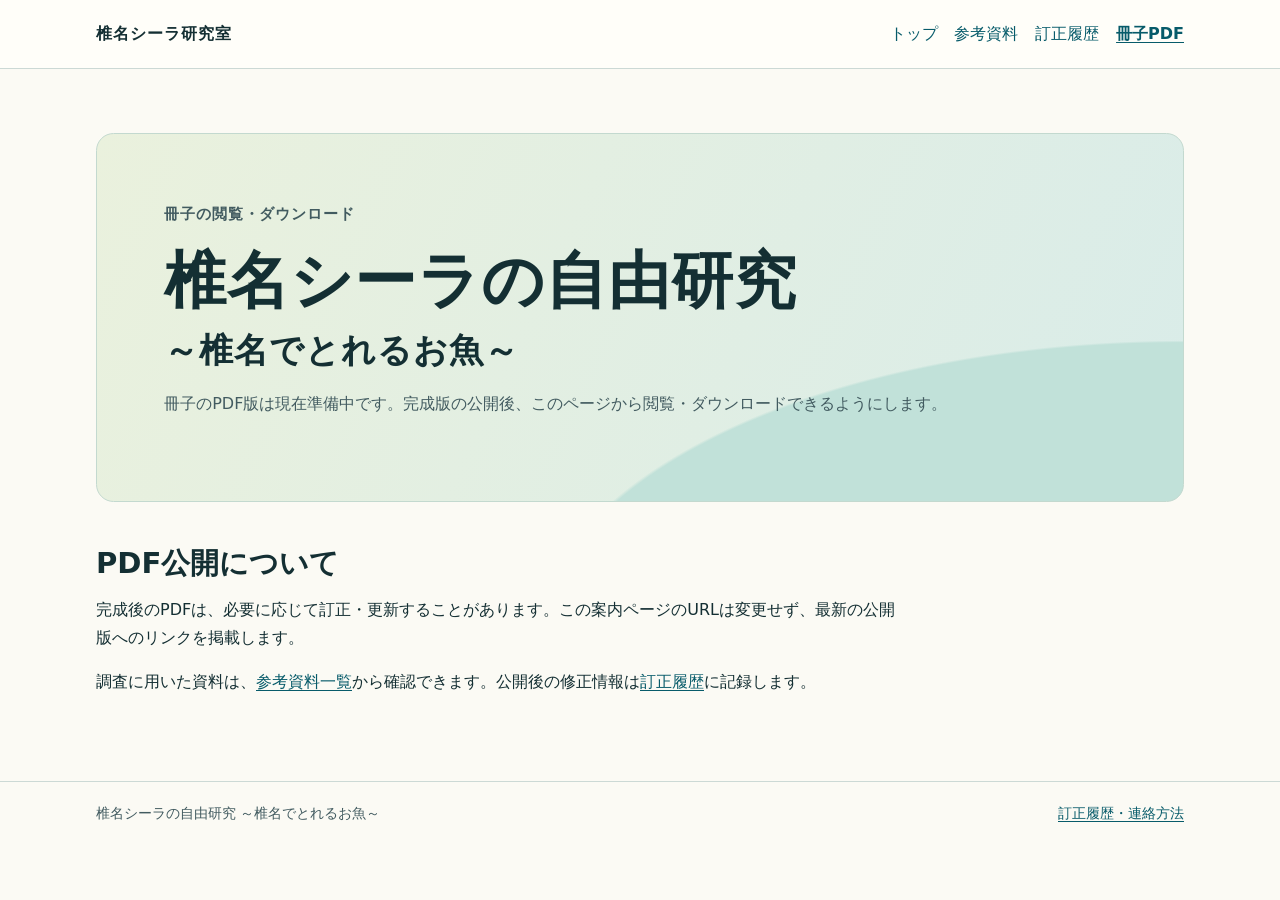
==== book/index.html @ c9c0659f "Add stable book PDF landing page (coming soon)" ====
<!doctype html>
<html lang="ja">
<head>
  <meta charset="utf-8">
  <meta name="viewport" content="width=device-width, initial-scale=1">
  <meta name="description" content="『椎名シーラの自由研究 ～椎名でとれるお魚～』冊子PDFの公開案内。">
  <title>冊子PDF｜椎名シーラの自由研究</title>
  <link rel="stylesheet" href="../assets/site.css">
</head>
<body>
  <a class="skip" href="#main">本文へ移動</a>
  <header class="masthead">
    <div class="wrap masthead-inner">
      <a class="brand" href="../index.html">椎名シーラ研究室</a>
      <nav aria-label="サイト内"><a href="../index.html">トップ</a><a href="../references.html">参考資料</a><a href="../corrections.html">訂正履歴</a><a href="index.html" aria-current="page">冊子PDF</a></nav>
    </div>
  </header>
  <main id="main" class="wrap" tabindex="-1">
    <section class="hero" aria-labelledby="pdf-title">
      <p class="eyebrow">冊子の閲覧・ダウンロード</p>
      <h1 id="pdf-title">椎名シーラの自由研究<span>～椎名でとれるお魚～</span></h1>
      <p class="hero-summary">冊子のPDF版は現在準備中です。完成版の公開後、このページから閲覧・ダウンロードできるようにします。</p>
    </section>
    <section class="band" aria-labelledby="about">
      <h2 id="about">PDF公開について</h2>
      <p>完成後のPDFは、必要に応じて訂正・更新することがあります。この案内ページのURLは変更せず、最新の公開版へのリンクを掲載します。</p>
      <p>調査に用いた資料は、<a href="../references.html">参考資料一覧</a>から確認できます。公開後の修正情報は<a href="../corrections.html">訂正履歴</a>に記録します。</p>
    </section>
  </main>
  <footer class="site-footer"><div class="wrap"><span>椎名シーラの自由研究 ～椎名でとれるお魚～</span><a href="../corrections.html">訂正履歴・連絡方法</a></div></footer>
</body>
</html>
---- assets/site.css ----
:root {
  color-scheme: light;
  --paper: #fbfaf4;
  --white: #fffef9;
  --ink: #142f33;
  --muted: #425b60;
  --line: #ccd9d5;
  --blue: #075b6a;
  --wave: #d8ece5;
  --warm: #f3e8d4;
  font-family: "Hiragino Sans", "Yu Gothic", "Meiryo", system-ui, sans-serif;
  line-height: 1.75;
}

*, *::before, *::after { box-sizing: border-box; }
body { margin: 0; color: var(--ink); background: var(--paper); }
.wrap { width: min(100% - 2rem, 68rem); margin-inline: auto; }
a { color: var(--blue); text-underline-offset: .19em; }
a:hover { text-decoration-thickness: .15em; }
:focus-visible { outline: 3px solid #975018; outline-offset: 4px; }
.skip { position: absolute; left: 1rem; top: -5rem; z-index: 2; background: var(--white); padding: .5rem 1rem; }
.skip:focus { top: .5rem; }
.masthead { border-bottom: 1px solid var(--line); background: var(--white); }
.masthead-inner, .site-footer .wrap { display: flex; flex-wrap: wrap; align-items: center; justify-content: space-between; gap: .25rem 1.5rem; }
.masthead-inner { min-height: 4.25rem; padding-block: .55rem; }
.brand { font-weight: 800; letter-spacing: .06em; color: var(--ink); text-decoration: none; }
nav { display: flex; flex-wrap: wrap; gap: .25rem 1.05rem; }
nav a { display: inline-flex; min-height: 2.75rem; align-items: center; white-space: nowrap; text-decoration: none; }
nav [aria-current="page"] { font-weight: 750; text-decoration: underline; }
main { min-height: 64vh; padding-block: clamp(1.7rem, 5vw, 4rem) 3rem; }
main :is(p, blockquote, .credits) { max-width: 50rem; }
h1, h2 { line-height: 1.33; overflow-wrap: anywhere; }
h1 { margin: 0 0 1rem; font-size: clamp(2rem, 5vw, 3.2rem); }
h2 { margin: 2.1rem 0 .8rem; font-size: clamp(1.35rem, 3vw, 1.82rem); }
p { margin: .65rem 0 1rem; }
.hero {
  padding: clamp(1.35rem, 6vw, 4.2rem);
  background: radial-gradient(ellipse at 100% 140%, #c1e1d9 0 42%, transparent 42.3%), linear-gradient(115deg, #eaf1dd, #d9ece9);
  border: 1px solid #c3d9cf;
  border-radius: 1.1rem;
}
.eyebrow { margin: 0 0 .8rem; color: var(--muted); font-size: .91rem; font-weight: 750; letter-spacing: .06em; }
.hero h1 { font-size: clamp(1.9rem, 6.5vw, 3.9rem); letter-spacing: .015em; }
.hero h1 span { display: block; margin-top: .35rem; font-size: .55em; font-weight: 650; }
.hero-summary, .lede { color: var(--muted); }
.button { display: inline-flex; align-items: center; min-height: 2.75rem; padding: .55rem .95rem; border-radius: .5rem; font-weight: 750; background: var(--blue); color: white; text-decoration: none; }
.button:hover { text-decoration: underline; }
.band { padding-block: .55rem 1.35rem; border-bottom: 1px solid var(--line); }
.band:last-child { border: 0; }
.topic-list { list-style: none; display: grid; grid-template-columns: repeat(auto-fit, minmax(min(100%, 13rem), 1fr)); gap: .6rem; padding: 0; }
.topic-list a { display: flex; align-items: center; min-height: 2.75rem; height: 100%; padding: .45rem .7rem; border: 1px solid var(--line); background: var(--white); border-radius: .45rem; }
.credits { display: grid; grid-template-columns: max-content 1fr; gap: .3rem 1.2rem; }
.credits dt { font-weight: 700; }
.credits dd { margin: 0; }
.site-footer { padding-block: 1.15rem; border-top: 1px solid var(--line); color: var(--muted); font-size: .88rem; }
.catalog blockquote { margin-inline: 0; padding: 1rem 1.15rem; border-inline-start: 4px solid var(--blue); background: #e8f0e8; border-radius: .2rem .45rem .45rem .2rem; }
.catalog blockquote p { margin: 0; }
.catalog h2[id], .references li[id] { scroll-margin-top: 1rem; }
.catalog h2:target { color: var(--blue); text-decoration: underline; text-underline-offset: .2em; }
.catalog hr { margin-block: 2rem 1rem; border: 0; border-top: 1px solid var(--line); }
.references { list-style: none; padding: 0; margin: 0; border-top: 1px solid var(--line); }
.references li { display: grid; grid-template-columns: 4.1rem minmax(0, 1fr) auto; align-items: start; column-gap: .7rem; padding: .75rem .45rem; border-bottom: 1px solid var(--line); }
.references li:target { background: var(--wave); }
.record-id { color: var(--muted); font-family: ui-monospace, monospace; font-size: .88rem; padding-top: .15rem; }
.reference-title { overflow-wrap: anywhere; font-weight: 650; }
.reference-purpose { color: var(--muted); font-size: .9rem; overflow-wrap: anywhere; }
.record-tags { display: flex; flex-wrap: wrap; gap: .35rem; }
.tag, .review { padding: .06rem .48rem; border-radius: .35rem; white-space: nowrap; font-size: .83rem; line-height: 1.7; }
.tag { background: var(--wave); }
.review { color: #61370f; background: var(--warm); }

@media (max-width: 39rem) {
  .masthead-inner { align-items: flex-start; flex-direction: column; }
  nav { gap: .15rem 1rem; }
  .references li { grid-template-columns: minmax(0, 1fr) auto; padding: .65rem .15rem; row-gap: .35rem; }
  .reference-content { grid-column: 1 / -1; grid-row: 2; }
  .record-tags { justify-content: flex-end; }
  .credits { grid-template-columns: minmax(0, 1fr); gap: .12rem; }
  .credits dd:not(:last-child) { margin-bottom: .5rem; }
}
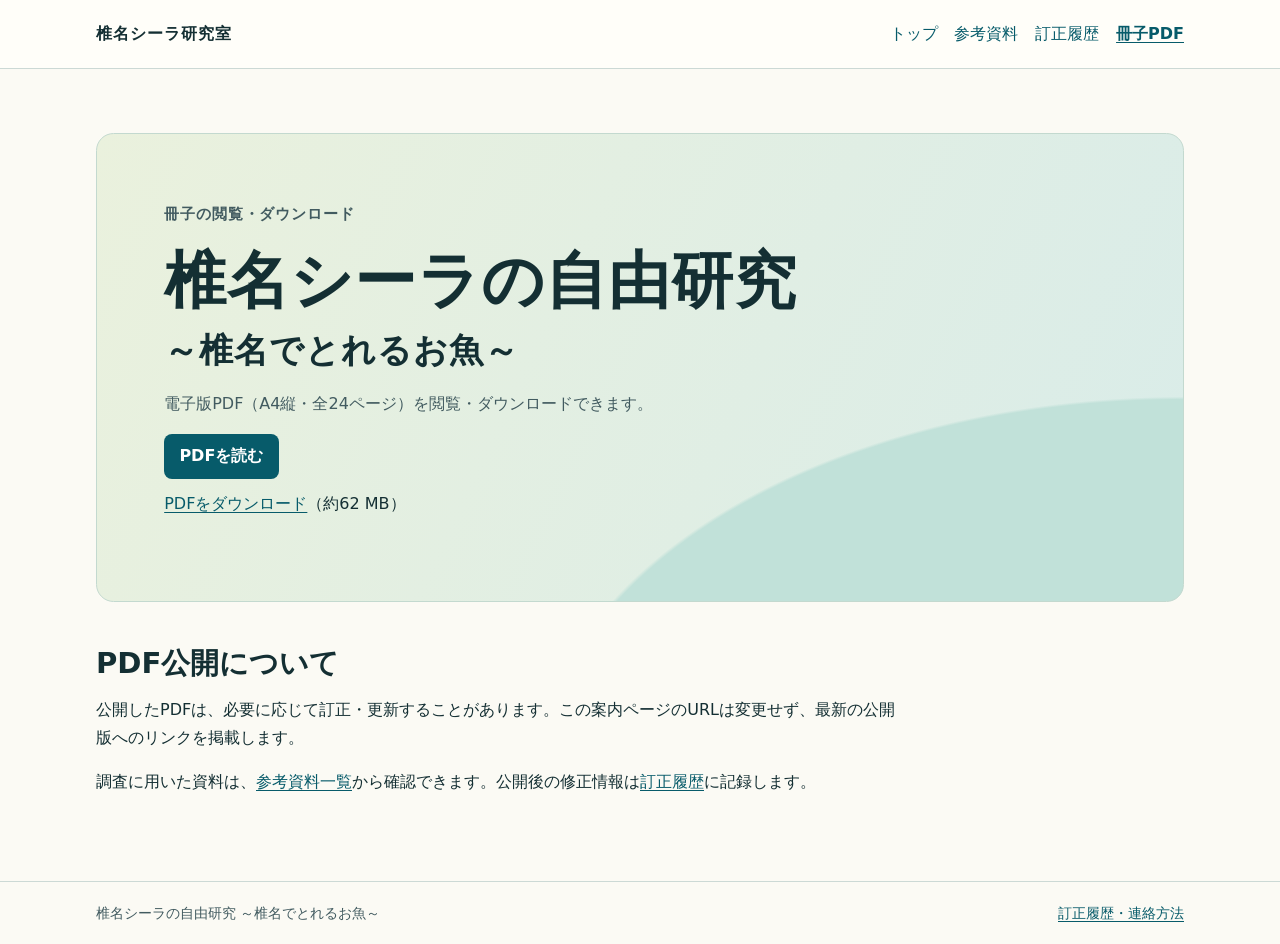
==== commit 38944e34: "Publish Shiina fish research ebook" ====
--- a/book/index.html
+++ b/book/index.html
@@ -19,11 +19,13 @@
     <section class="hero" aria-labelledby="pdf-title">
       <p class="eyebrow">冊子の閲覧・ダウンロード</p>
       <h1 id="pdf-title">椎名シーラの自由研究<span>～椎名でとれるお魚～</span></h1>
-      <p class="hero-summary">冊子のPDF版は現在準備中です。完成版の公開後、このページから閲覧・ダウンロードできるようにします。</p>
+      <p class="hero-summary">電子版PDF（A4縦・全24ページ）を閲覧・ダウンロードできます。</p>
+      <a class="button" href="shiina-fish-research.pdf">PDFを読む</a>
+      <p><a href="shiina-fish-research.pdf" download>PDFをダウンロード</a>（約62 MB）</p>
     </section>
     <section class="band" aria-labelledby="about">
       <h2 id="about">PDF公開について</h2>
-      <p>完成後のPDFは、必要に応じて訂正・更新することがあります。この案内ページのURLは変更せず、最新の公開版へのリンクを掲載します。</p>
+      <p>公開したPDFは、必要に応じて訂正・更新することがあります。この案内ページのURLは変更せず、最新の公開版へのリンクを掲載します。</p>
       <p>調査に用いた資料は、<a href="../references.html">参考資料一覧</a>から確認できます。公開後の修正情報は<a href="../corrections.html">訂正履歴</a>に記録します。</p>
     </section>
   </main>
